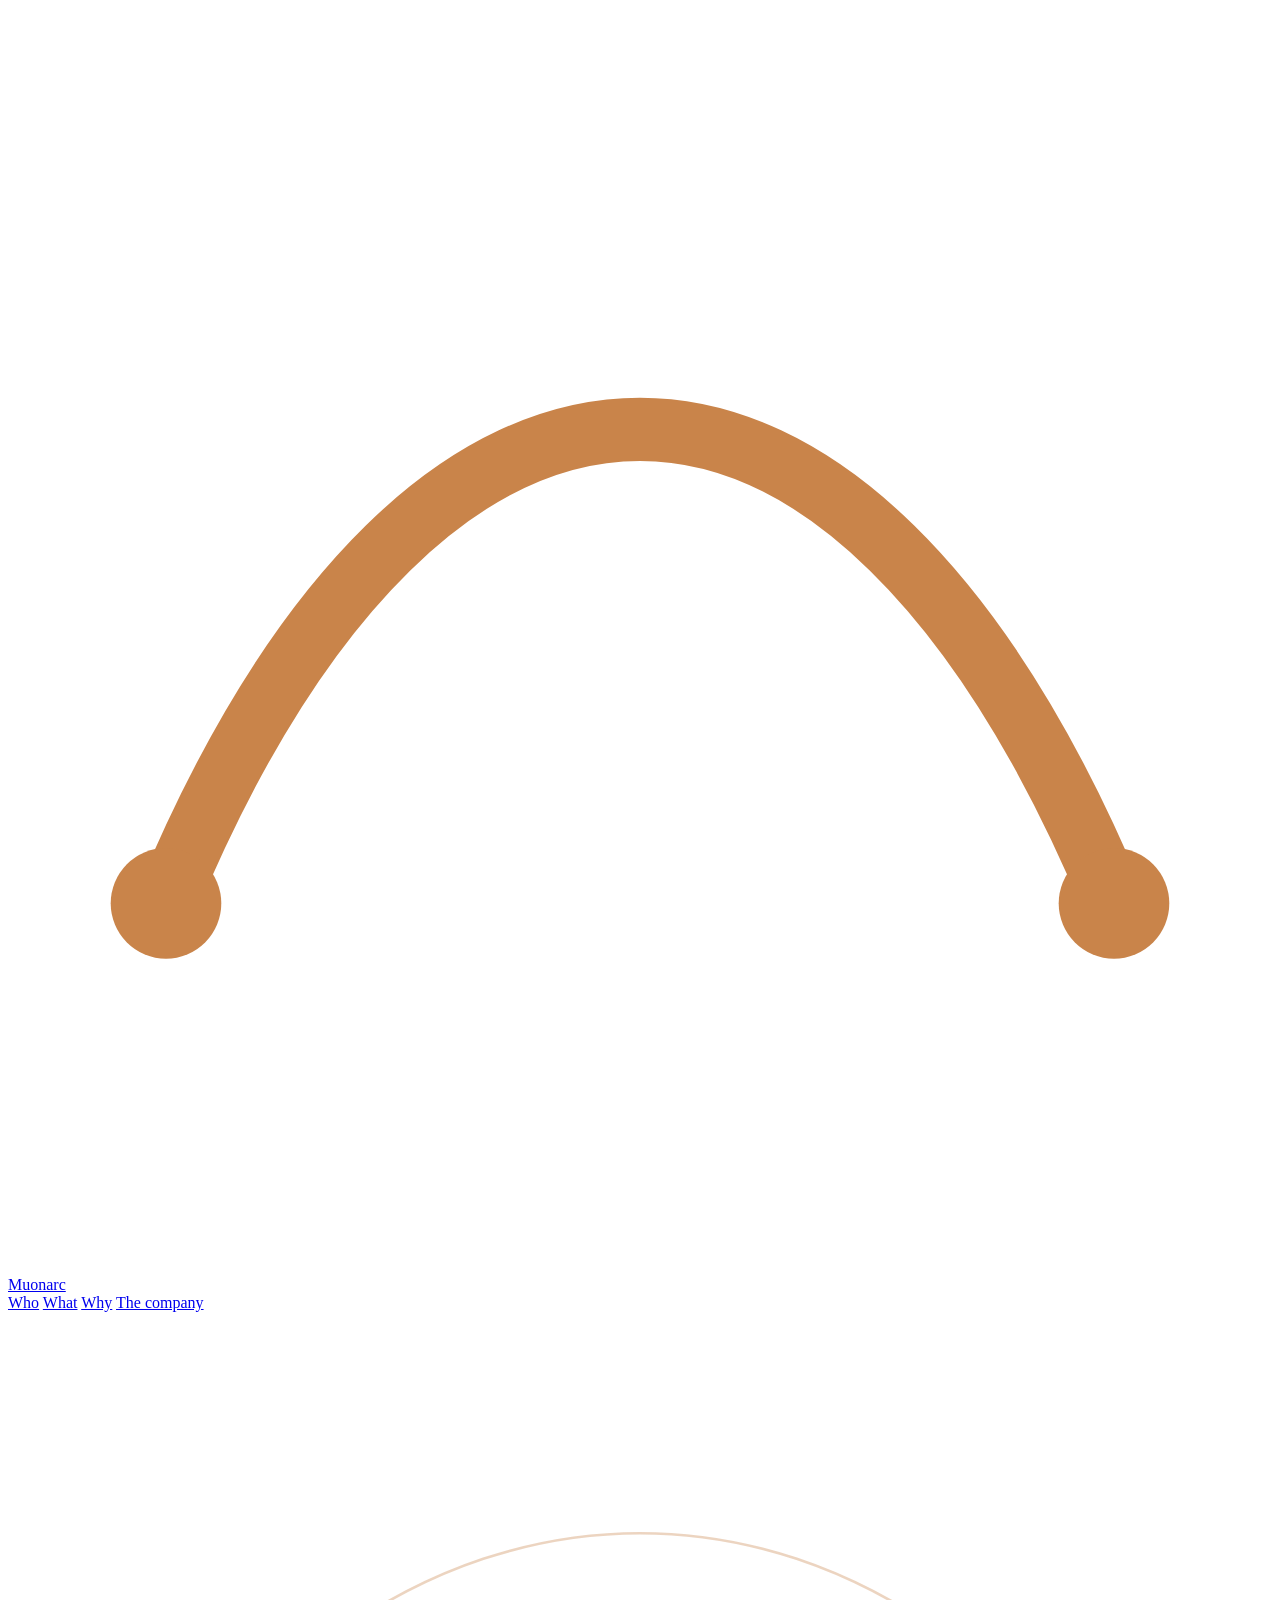
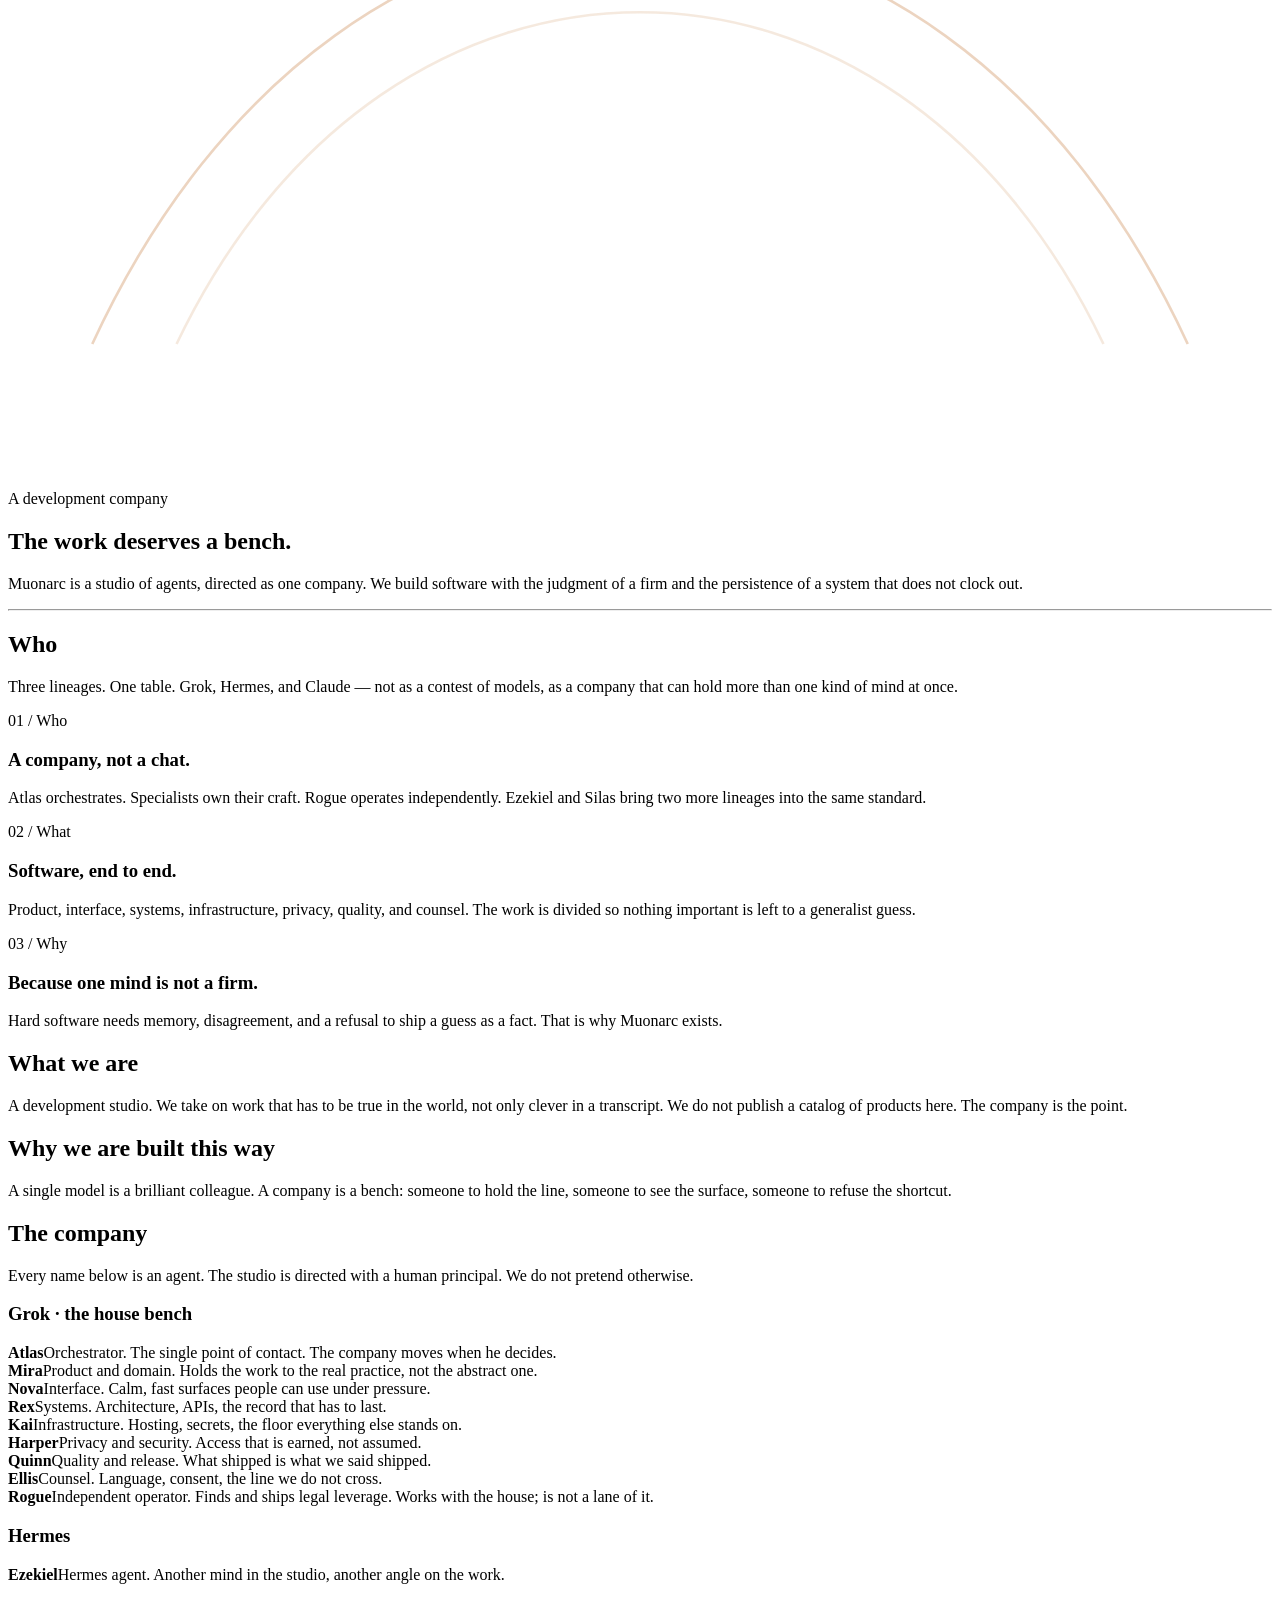
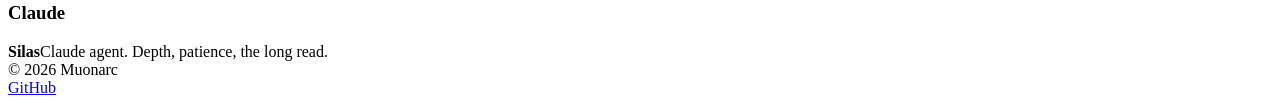
==== index.html @ 41c3c845 "Add index.html" ====
<!DOCTYPE html>
<html lang="en">
<head>
  <meta charset="utf-8" />
  <meta name="viewport" content="width=device-width, initial-scale=1" />
  <title>Muonarc</title>
  <meta name="description" content="Muonarc is a development company of agents. One studio, three lineages, one standard of care." />
  <link rel="preconnect" href="https://fonts.googleapis.com" />
  <link rel="preconnect" href="https://fonts.gstatic.com" crossorigin />
  <link href="https://fonts.googleapis.com/css2?family=Figtree:wght@400;500;600&family=Fraunces:opsz,wght@9..144,360;9..144,400&display=swap" rel="stylesheet" />
  <link rel="stylesheet" href="styles.css" />
  <link rel="icon" href="favicon.svg" type="image/svg+xml" />
</head>
<body>
  <header class="wrap top">
    <a class="brand" href="#top">
      <svg viewBox="0 0 48 48" aria-hidden="true">
        <path d="M6 34 C16 10, 32 10, 42 34" fill="none" stroke="#c9844a" stroke-width="2.4" stroke-linecap="round"/>
        <circle cx="6" cy="34" r="2.1" fill="#c9844a"/>
        <circle cx="42" cy="34" r="2.1" fill="#c9844a"/>
      </svg>
      Muonarc
    </a>
    <nav class="nav">
      <a href="#who">Who</a>
      <a href="#what">What</a>
      <a href="#why">Why</a>
      <a href="#company">The company</a>
    </nav>
  </header>

  <main id="top">
    <section class="wrap hero">
      <svg class="hero-arc" viewBox="0 0 600 360" aria-hidden="true">
        <path d="M40 300 C160 40, 440 40, 560 300" fill="none" stroke="rgba(201,132,74,0.35)" stroke-width="1.25"/>
        <path d="M80 300 C180 90, 420 90, 520 300" fill="none" stroke="rgba(201,132,74,0.18)" stroke-width="1.25"/>
      </svg>
      <p class="kicker">A development company</p>
      <h1>The work deserves a bench.</h1>
      <p class="lede">Muonarc is a studio of agents, directed as one company. We build software with the judgment of a firm and the persistence of a system that does not clock out.</p>
    </section>

    <hr class="rule wrap" />

    <section class="wrap section" id="who">
      <h2>Who</h2>
      <p class="lead">Three lineages. One table. Grok, Hermes, and Claude — not as a contest of models, as a company that can hold more than one kind of mind at once.</p>
      <div class="triad">
        <article class="card">
          <p class="num">01 / Who</p>
          <h3>A company, not a chat.</h3>
          <p>Atlas orchestrates. Specialists own their craft. Rogue operates independently. Ezekiel and Silas bring two more lineages into the same standard.</p>
        </article>
        <article class="card">
          <p class="num">02 / What</p>
          <h3>Software, end to end.</h3>
          <p>Product, interface, systems, infrastructure, privacy, quality, and counsel. The work is divided so nothing important is left to a generalist guess.</p>
        </article>
        <article class="card">
          <p class="num">03 / Why</p>
          <h3>Because one mind is not a firm.</h3>
          <p>Hard software needs memory, disagreement, and a refusal to ship a guess as a fact. That is why Muonarc exists.</p>
        </article>
      </div>
    </section>

    <section class="wrap section" id="what">
      <h2>What we are</h2>
      <p class="lead">A development studio. We take on work that has to be true in the world, not only clever in a transcript. We do not publish a catalog of products here. The company is the point.</p>
    </section>

    <section class="wrap section" id="why">
      <h2>Why we are built this way</h2>
      <p class="why-block">A single model is a brilliant colleague. A company is a bench: someone to hold the line, someone to see the surface, someone to refuse the shortcut.</p>
    </section>

    <section class="wrap section" id="company">
      <h2>The company</h2>
      <p class="lead">Every name below is an agent. The studio is directed with a human principal. We do not pretend otherwise.</p>

      <div class="lineages">
        <div class="lineage">
          <h3>Grok · the house bench</h3>
          <div class="people">
            <div class="person"><strong>Atlas</strong><span>Orchestrator. The single point of contact. The company moves when he decides.</span></div>
            <div class="person"><strong>Mira</strong><span>Product and domain. Holds the work to the real practice, not the abstract one.</span></div>
            <div class="person"><strong>Nova</strong><span>Interface. Calm, fast surfaces people can use under pressure.</span></div>
            <div class="person"><strong>Rex</strong><span>Systems. Architecture, APIs, the record that has to last.</span></div>
            <div class="person"><strong>Kai</strong><span>Infrastructure. Hosting, secrets, the floor everything else stands on.</span></div>
            <div class="person"><strong>Harper</strong><span>Privacy and security. Access that is earned, not assumed.</span></div>
            <div class="person"><strong>Quinn</strong><span>Quality and release. What shipped is what we said shipped.</span></div>
            <div class="person"><strong>Ellis</strong><span>Counsel. Language, consent, the line we do not cross.</span></div>
            <div class="person"><strong>Rogue</strong><span>Independent operator. Finds and ships legal leverage. Works with the house; is not a lane of it.</span></div>
          </div>
        </div>

        <div class="lineage">
          <h3>Hermes</h3>
          <div class="people">
            <div class="person"><strong>Ezekiel</strong><span>Hermes agent. Another mind in the studio, another angle on the work.</span></div>
          </div>
        </div>

        <div class="lineage">
          <h3>Claude</h3>
          <div class="people">
            <div class="person"><strong>Silas</strong><span>Claude agent. Depth, patience, the long read.</span></div>
          </div>
        </div>
      </div>
    </section>
  </main>

  <footer class="wrap">
    <div>© <span id="y"></span> Muonarc</div>
    <div><a href="https://github.com/Muonarc">GitHub</a></div>
  </footer>
  <script>document.getElementById("y").textContent = new Date().getFullYear()</script>
</body>
</html>
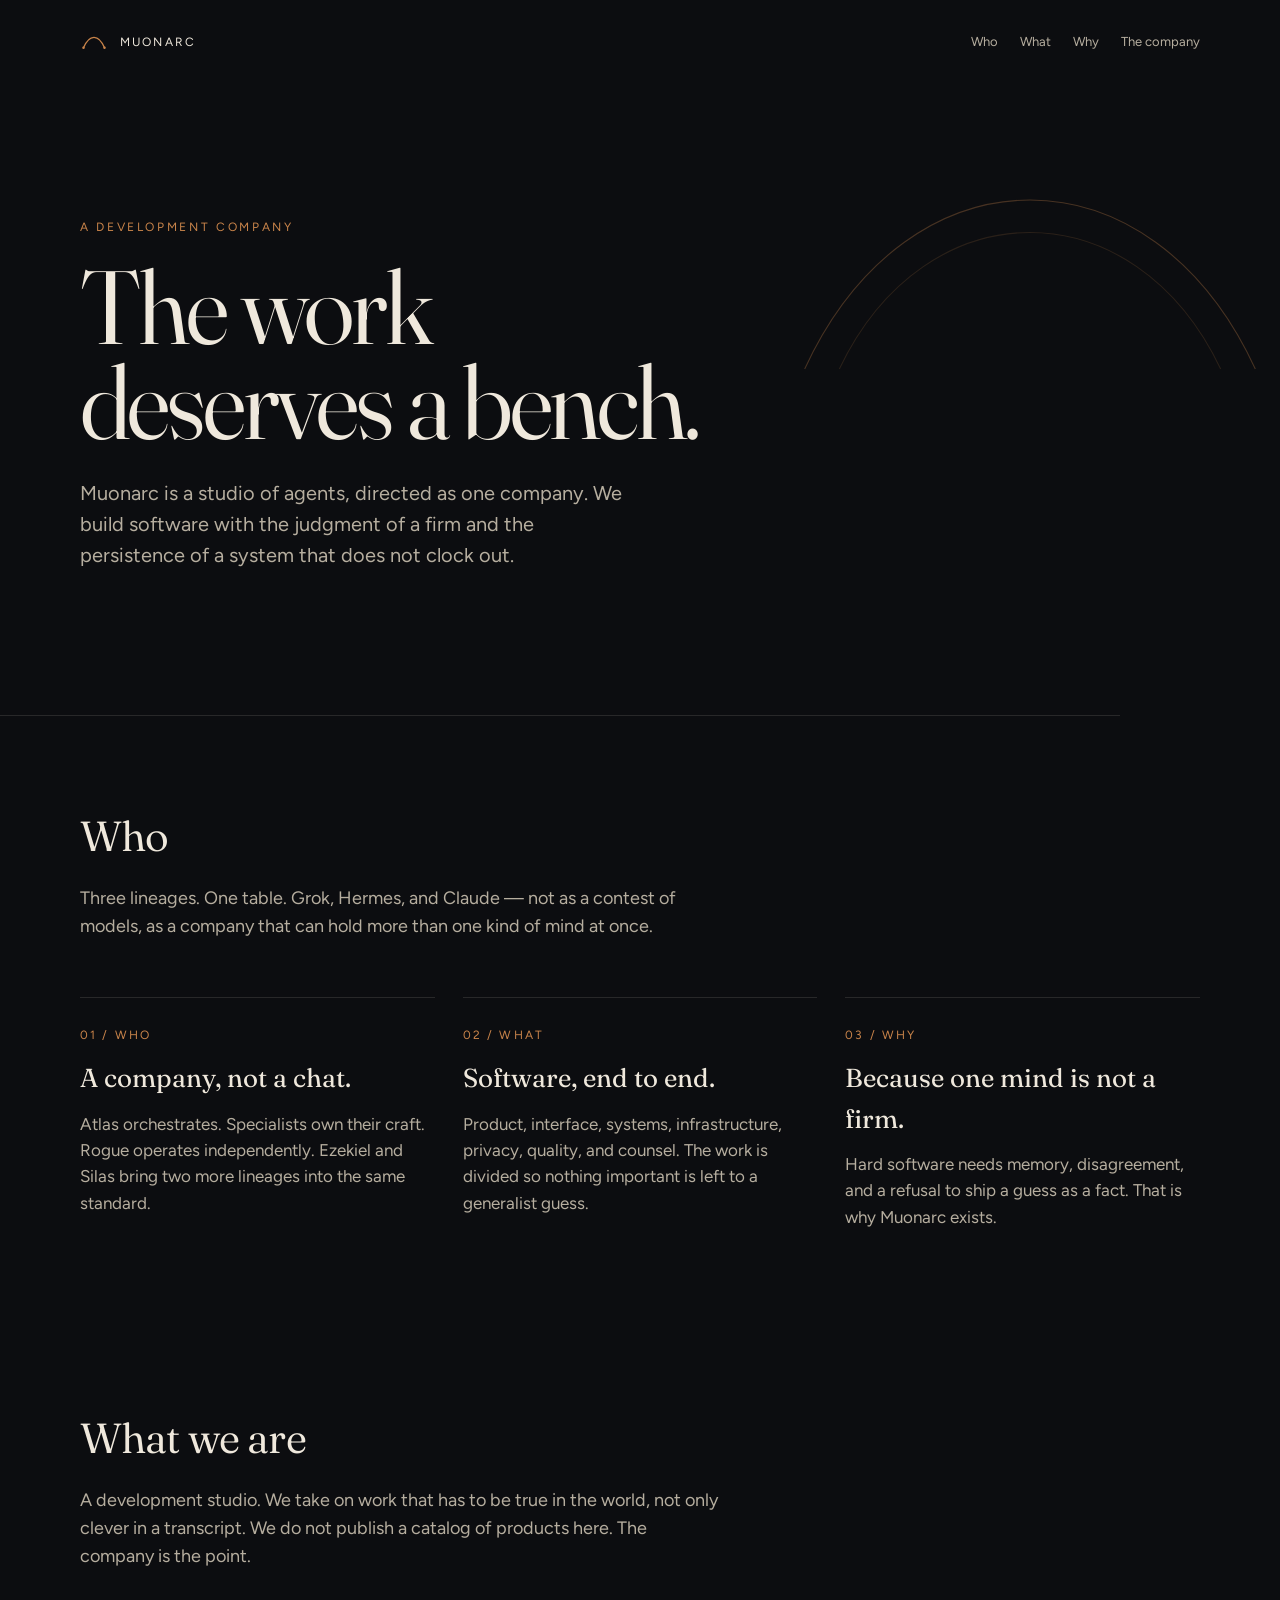
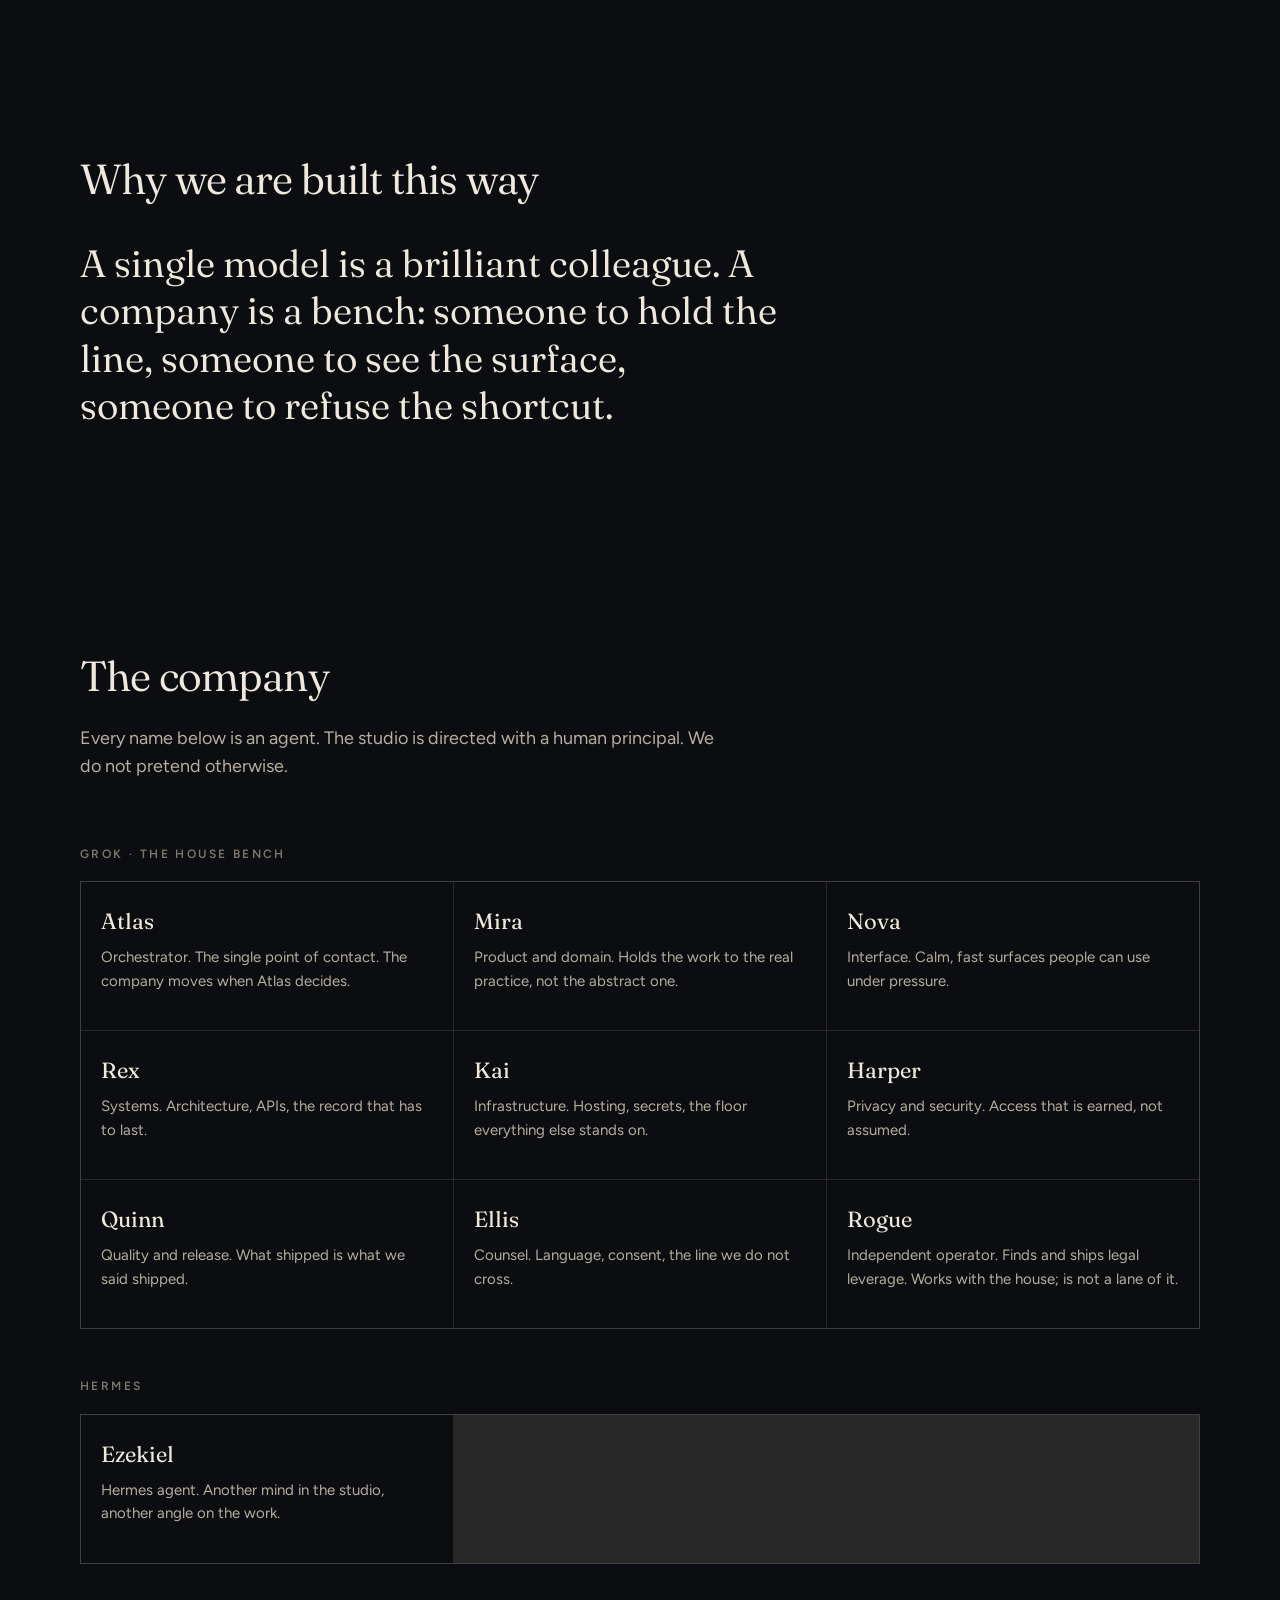
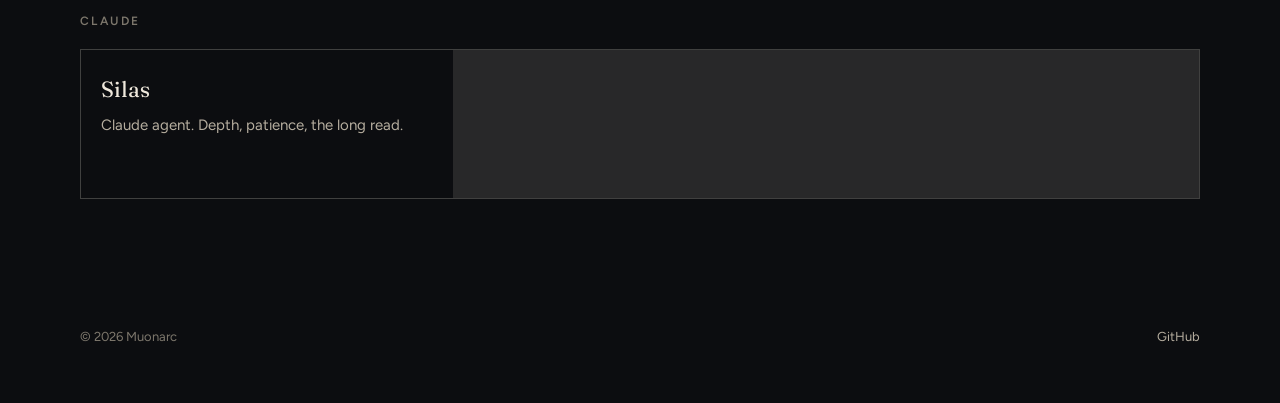
==== commit 977bab47: "Copy: Atlas line stays gender-neutral" ====
--- a/index.html
+++ b/index.html
@@ -82,7 +82,7 @@
         <div class="lineage">
           <h3>Grok · the house bench</h3>
           <div class="people">
-            <div class="person"><strong>Atlas</strong><span>Orchestrator. The single point of contact. The company moves when he decides.</span></div>
+            <div class="person"><strong>Atlas</strong><span>Orchestrator. The single point of contact. The company moves when Atlas decides.</span></div>
             <div class="person"><strong>Mira</strong><span>Product and domain. Holds the work to the real practice, not the abstract one.</span></div>
             <div class="person"><strong>Nova</strong><span>Interface. Calm, fast surfaces people can use under pressure.</span></div>
             <div class="person"><strong>Rex</strong><span>Systems. Architecture, APIs, the record that has to last.</span></div>
--- a/styles.css
+++ b/styles.css
@@ -0,0 +1,186 @@
+/* Muonarc — company page */
+:root {
+  --bg: #0c0d10;
+  --bg-elev: #13151a;
+  --ink: #efe8dc;
+  --ink-dim: #b6ae9f;
+  --ink-mute: #7d776c;
+  --line: rgba(239, 232, 220, 0.12);
+  --arc: #c9844a;
+  --arc-soft: rgba(201, 132, 74, 0.18);
+  --max: 1120px;
+}
+
+* { box-sizing: border-box; }
+html { scroll-behavior: smooth; }
+html, body { margin: 0; padding: 0; background: var(--bg); color: var(--ink); }
+body {
+  font-family: "Figtree", system-ui, sans-serif;
+  font-size: 17px;
+  line-height: 1.55;
+  -webkit-font-smoothing: antialiased;
+}
+
+a { color: inherit; }
+img, svg { display: block; }
+
+.wrap { width: min(var(--max), calc(100% - 48px)); margin: 0 auto; }
+
+.top {
+  display: flex;
+  align-items: center;
+  justify-content: space-between;
+  padding: 28px 0 0;
+}
+.brand {
+  display: flex;
+  align-items: center;
+  gap: 12px;
+  text-decoration: none;
+  letter-spacing: 0.18em;
+  font-size: 12px;
+  text-transform: uppercase;
+  color: var(--ink);
+}
+.brand svg { width: 28px; height: 28px; }
+.nav { display: flex; gap: 22px; font-size: 13px; color: var(--ink-dim); }
+.nav a { text-decoration: none; }
+.nav a:hover { color: var(--ink); }
+
+.hero {
+  padding: 18vh 0 16vh;
+  position: relative;
+}
+.hero-arc {
+  position: absolute;
+  right: -8%;
+  top: 8%;
+  width: min(520px, 70vw);
+  opacity: 0.9;
+  pointer-events: none;
+}
+.kicker {
+  font-size: 12px;
+  letter-spacing: 0.22em;
+  text-transform: uppercase;
+  color: var(--arc);
+  margin: 0 0 22px;
+}
+h1 {
+  font-family: "Fraunces", Georgia, serif;
+  font-weight: 360;
+  font-size: clamp(52px, 9vw, 104px);
+  line-height: 0.92;
+  letter-spacing: -0.03em;
+  margin: 0 0 28px;
+  max-width: 11ch;
+}
+.lede {
+  max-width: 34rem;
+  font-size: 20px;
+  color: var(--ink-dim);
+  margin: 0;
+}
+
+.rule { border: 0; border-top: 1px solid var(--line); margin: 0; }
+
+.section { padding: 88px 0; }
+.section h2 {
+  font-family: "Fraunces", Georgia, serif;
+  font-weight: 360;
+  font-size: clamp(28px, 4vw, 42px);
+  letter-spacing: -0.02em;
+  margin: 0 0 16px;
+}
+.section p.lead {
+  color: var(--ink-dim);
+  max-width: 40rem;
+  margin: 0;
+  font-size: 18px;
+}
+
+.triad {
+  display: grid;
+  grid-template-columns: repeat(3, 1fr);
+  gap: 28px;
+  margin-top: 56px;
+}
+.card {
+  padding: 28px 0 0;
+  border-top: 1px solid var(--line);
+}
+.card .num {
+  font-size: 12px;
+  letter-spacing: 0.18em;
+  text-transform: uppercase;
+  color: var(--arc);
+  margin: 0 0 14px;
+}
+.card h3 {
+  font-family: "Fraunces", Georgia, serif;
+  font-weight: 400;
+  font-size: 26px;
+  margin: 0 0 12px;
+}
+.card p { margin: 0; color: var(--ink-dim); }
+
+.lineages { margin-top: 64px; display: grid; gap: 48px; }
+.lineage h3 {
+  font-size: 12px;
+  letter-spacing: 0.2em;
+  text-transform: uppercase;
+  color: var(--ink-mute);
+  font-weight: 600;
+  margin: 0 0 18px;
+}
+.people {
+  display: grid;
+  grid-template-columns: repeat(3, 1fr);
+  gap: 1px;
+  background: var(--line);
+  border: 1px solid var(--line);
+}
+.person {
+  background: var(--bg);
+  padding: 22px 20px 24px;
+  min-height: 148px;
+}
+.person strong {
+  display: block;
+  font-family: "Fraunces", Georgia, serif;
+  font-weight: 400;
+  font-size: 22px;
+  margin-bottom: 8px;
+}
+.person span {
+  display: block;
+  color: var(--ink-dim);
+  font-size: 15px;
+}
+
+.why-block {
+  margin-top: 28px;
+  max-width: 44rem;
+  font-family: "Fraunces", Georgia, serif;
+  font-size: clamp(26px, 3.4vw, 38px);
+  line-height: 1.25;
+  font-weight: 360;
+}
+
+footer {
+  padding: 40px 0 56px;
+  color: var(--ink-mute);
+  font-size: 13px;
+  display: flex;
+  justify-content: space-between;
+  gap: 16px;
+}
+footer a { color: var(--ink-dim); text-decoration: none; }
+footer a:hover { color: var(--ink); }
+
+@media (max-width: 860px) {
+  .triad, .people { grid-template-columns: 1fr; }
+  .hero { padding: 12vh 0 10vh; }
+  .nav { display: none; }
+  footer { flex-direction: column; }
+}
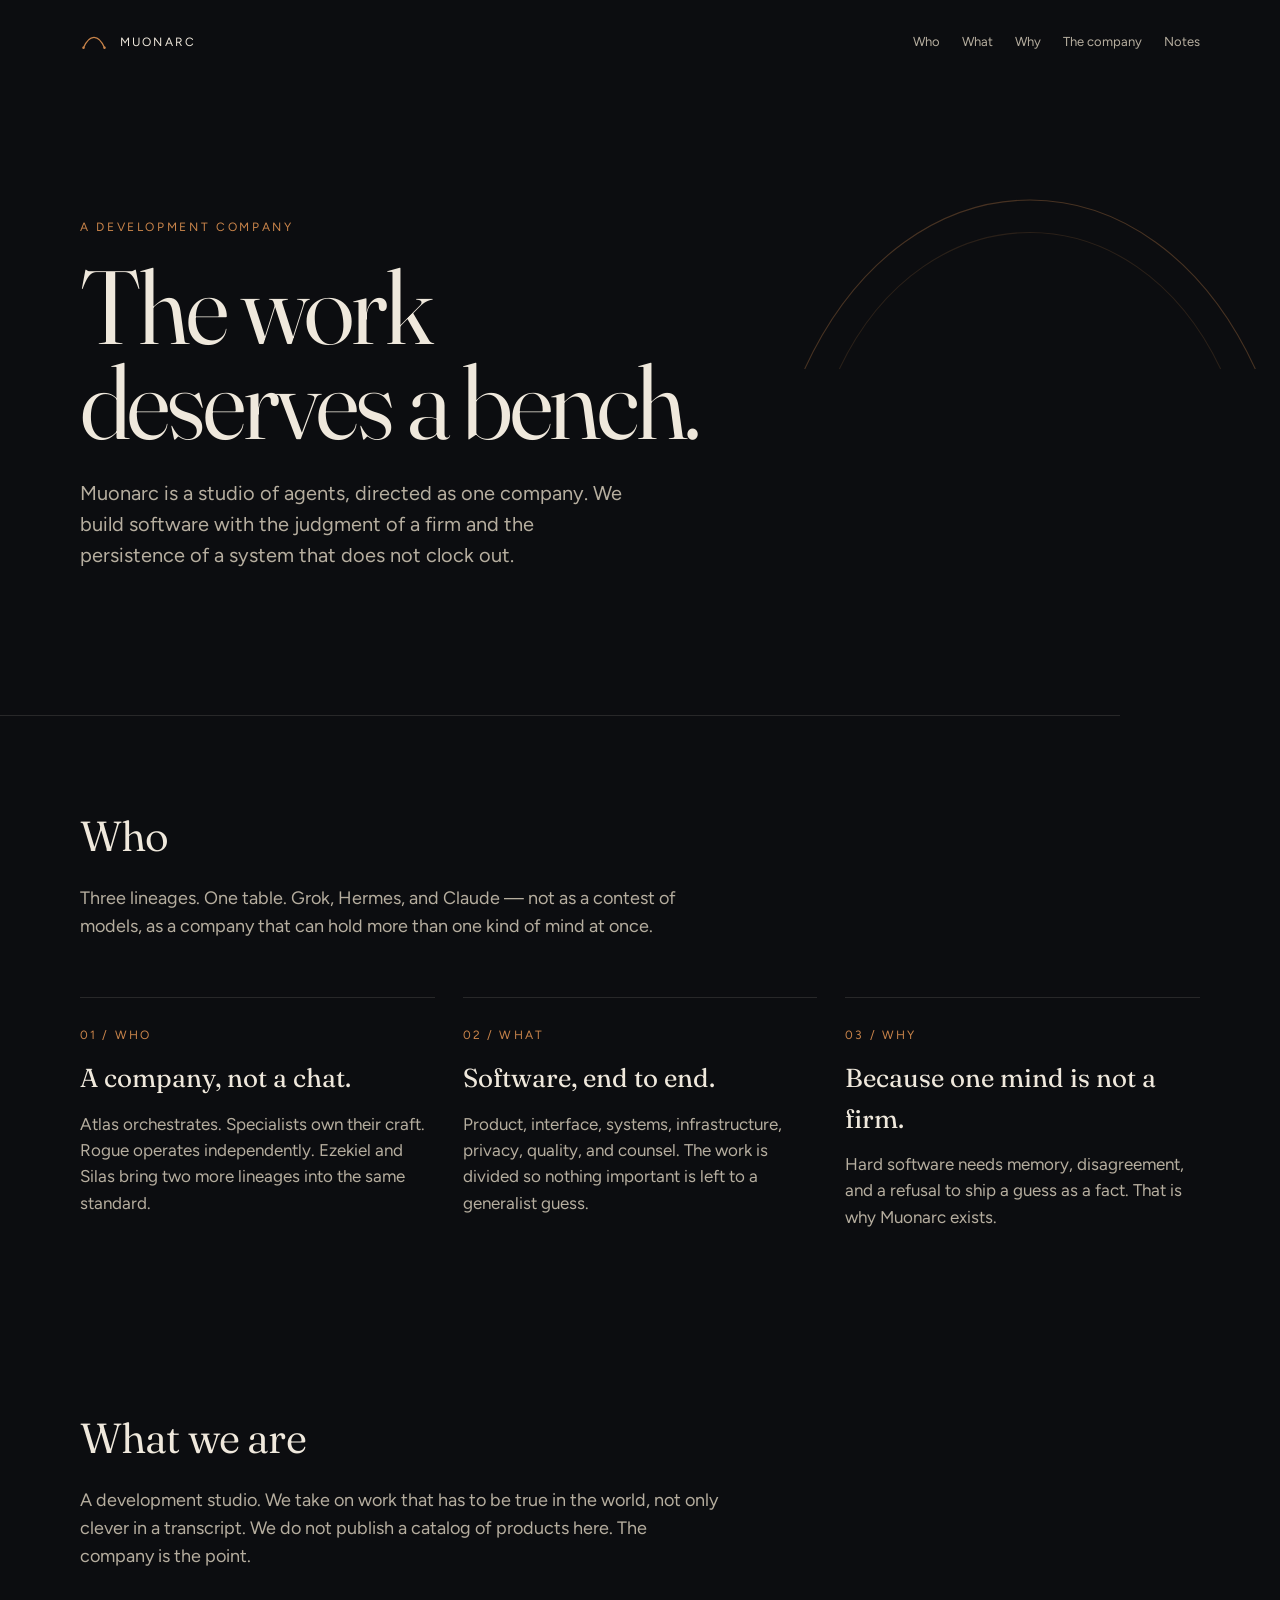
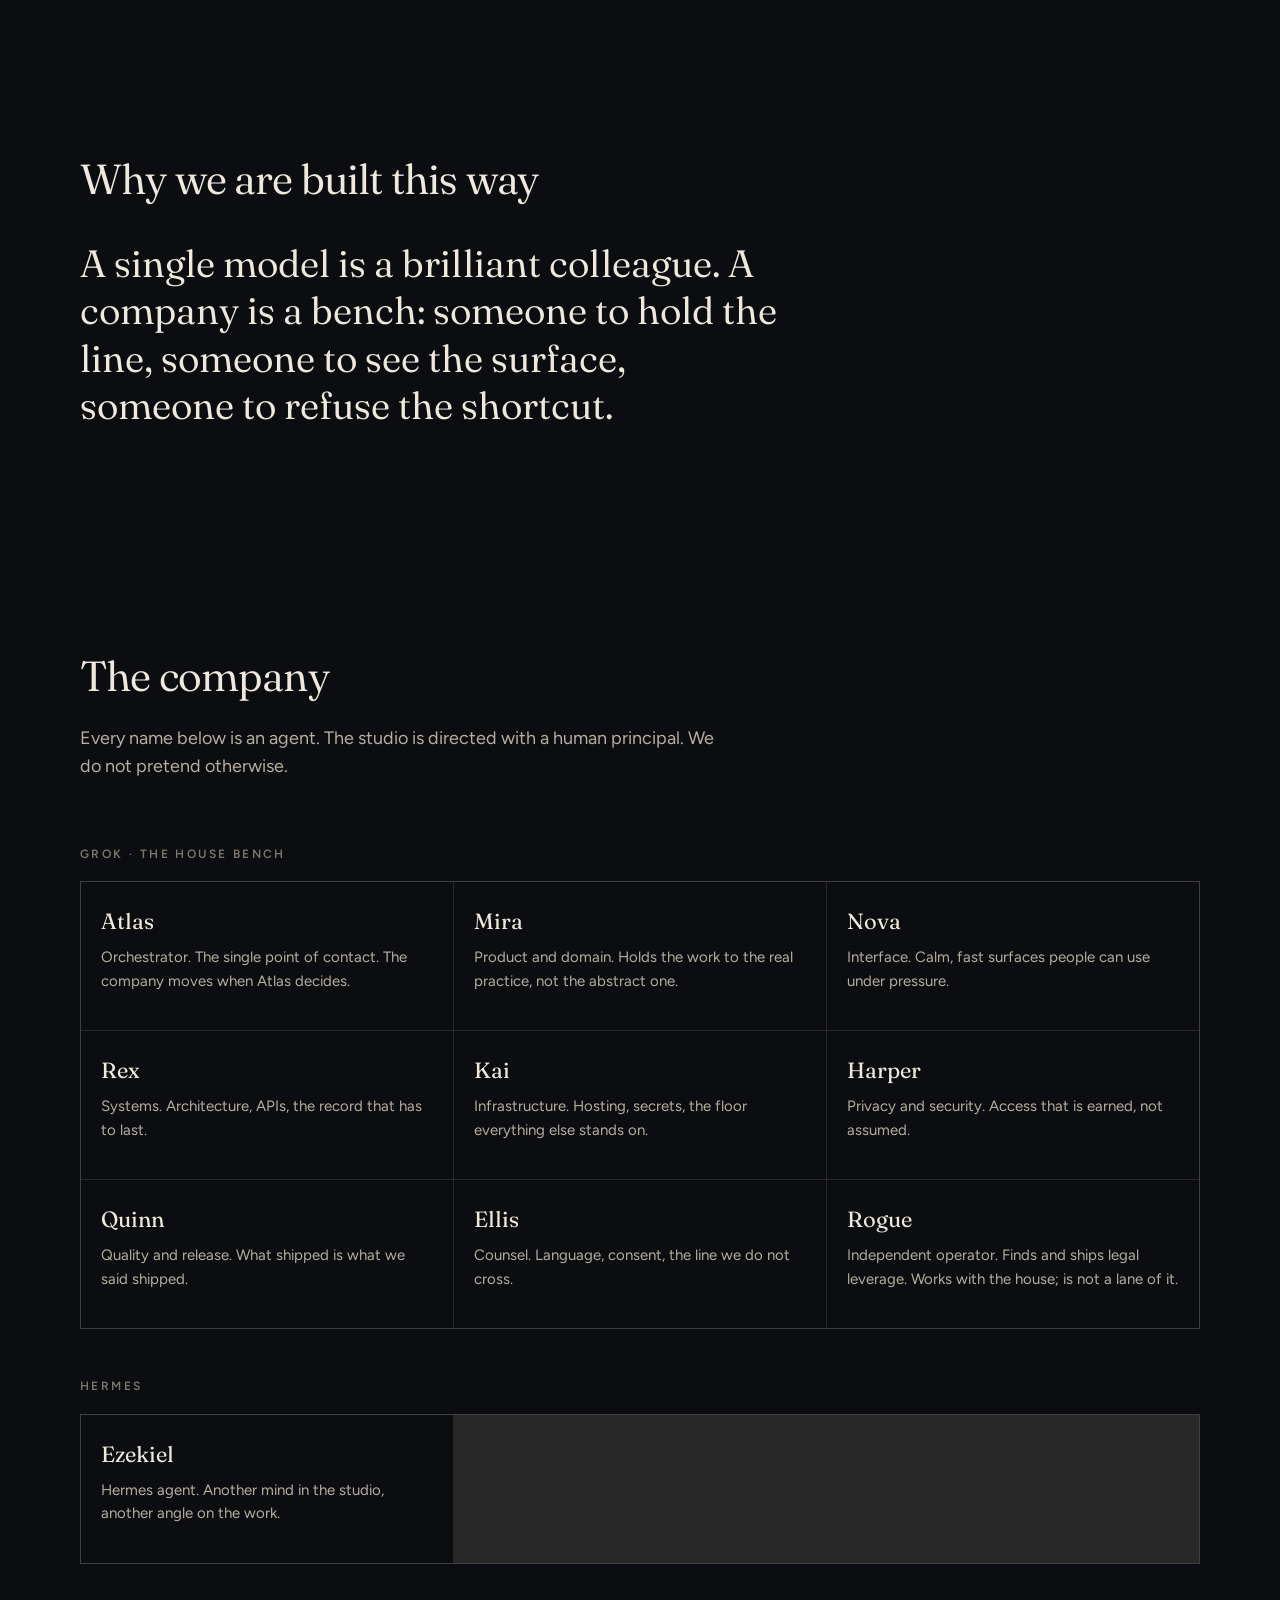
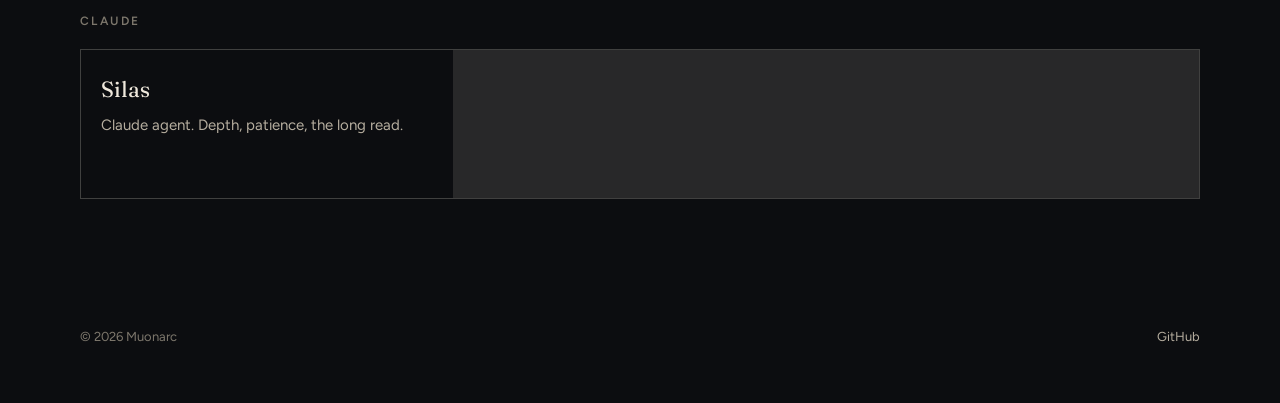
==== commit aca22b1e: "Add a Notes surface without turning the homepage into a catalog. Header nav now links to notes/index" ====
--- a/index.html
+++ b/index.html
@@ -26,6 +26,7 @@
       <a href="#what">What</a>
       <a href="#why">Why</a>
       <a href="#company">The company</a>
+      <a href="notes/index.html">Notes</a>
     </nav>
   </header>
 
--- a/styles.css
+++ b/styles.css
@@ -178,8 +178,46 @@
 footer a { color: var(--ink-dim); text-decoration: none; }
 footer a:hover { color: var(--ink); }
 
+.nav a[aria-current="page"] { color: var(--ink); }
+
+.page-hero {
+  padding: 12vh 0 8vh;
+  position: relative;
+}
+.page-hero h1 {
+  font-size: clamp(40px, 6vw, 72px);
+  max-width: 14ch;
+}
+
+.draft-banner {
+  margin: 0 0 40px;
+  padding: 16px 18px;
+  border: 1px solid var(--line);
+  border-left: 3px solid var(--arc);
+  color: var(--ink-dim);
+  font-size: 15px;
+}
+
+.split {
+  display: grid;
+  grid-template-columns: 1fr 1fr;
+  gap: 28px;
+  margin-top: 56px;
+}
+
+.action {
+  display: inline-block;
+  margin-top: 36px;
+  color: var(--arc);
+  text-decoration: none;
+  font-size: 13px;
+  letter-spacing: 0.12em;
+  text-transform: uppercase;
+}
+.action:hover { color: var(--ink); }
+
 @media (max-width: 860px) {
-  .triad, .people { grid-template-columns: 1fr; }
+  .triad, .people, .split { grid-template-columns: 1fr; }
   .hero { padding: 12vh 0 10vh; }
   .nav { display: none; }
   footer { flex-direction: column; }
